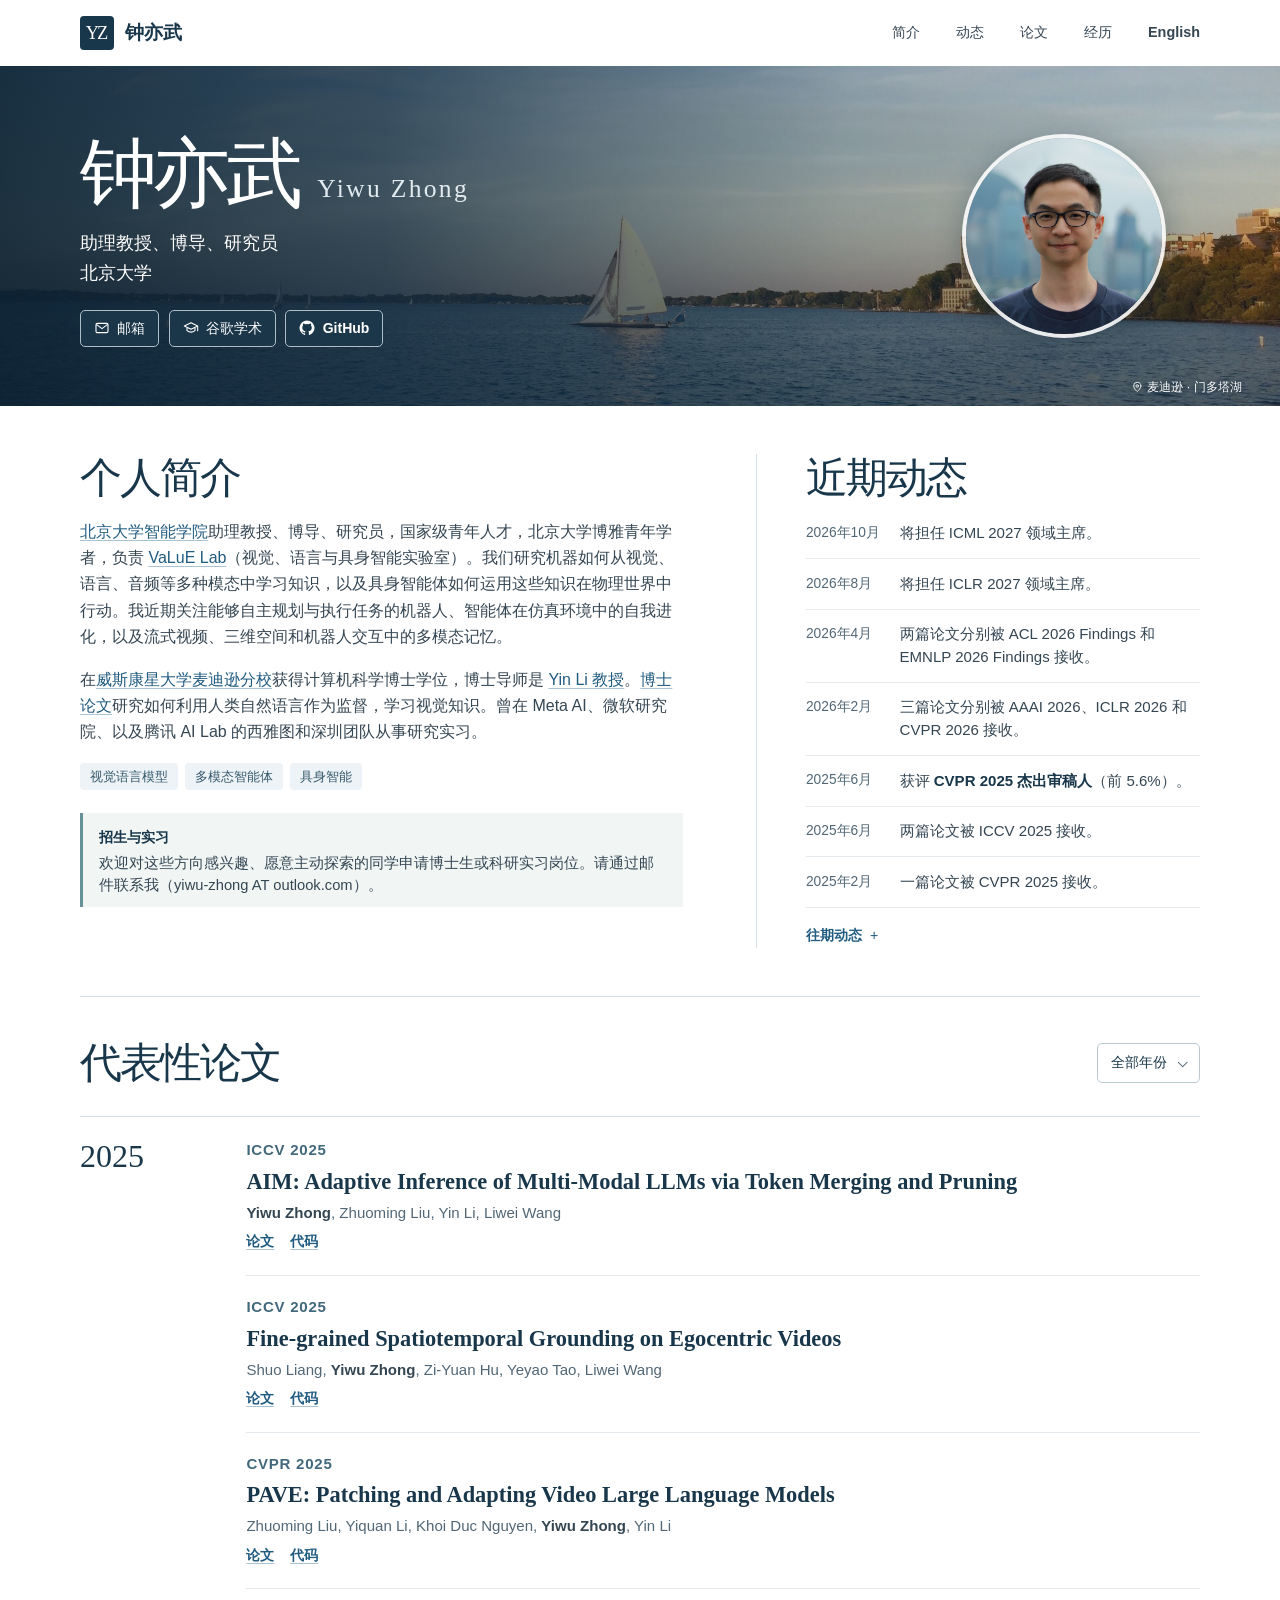
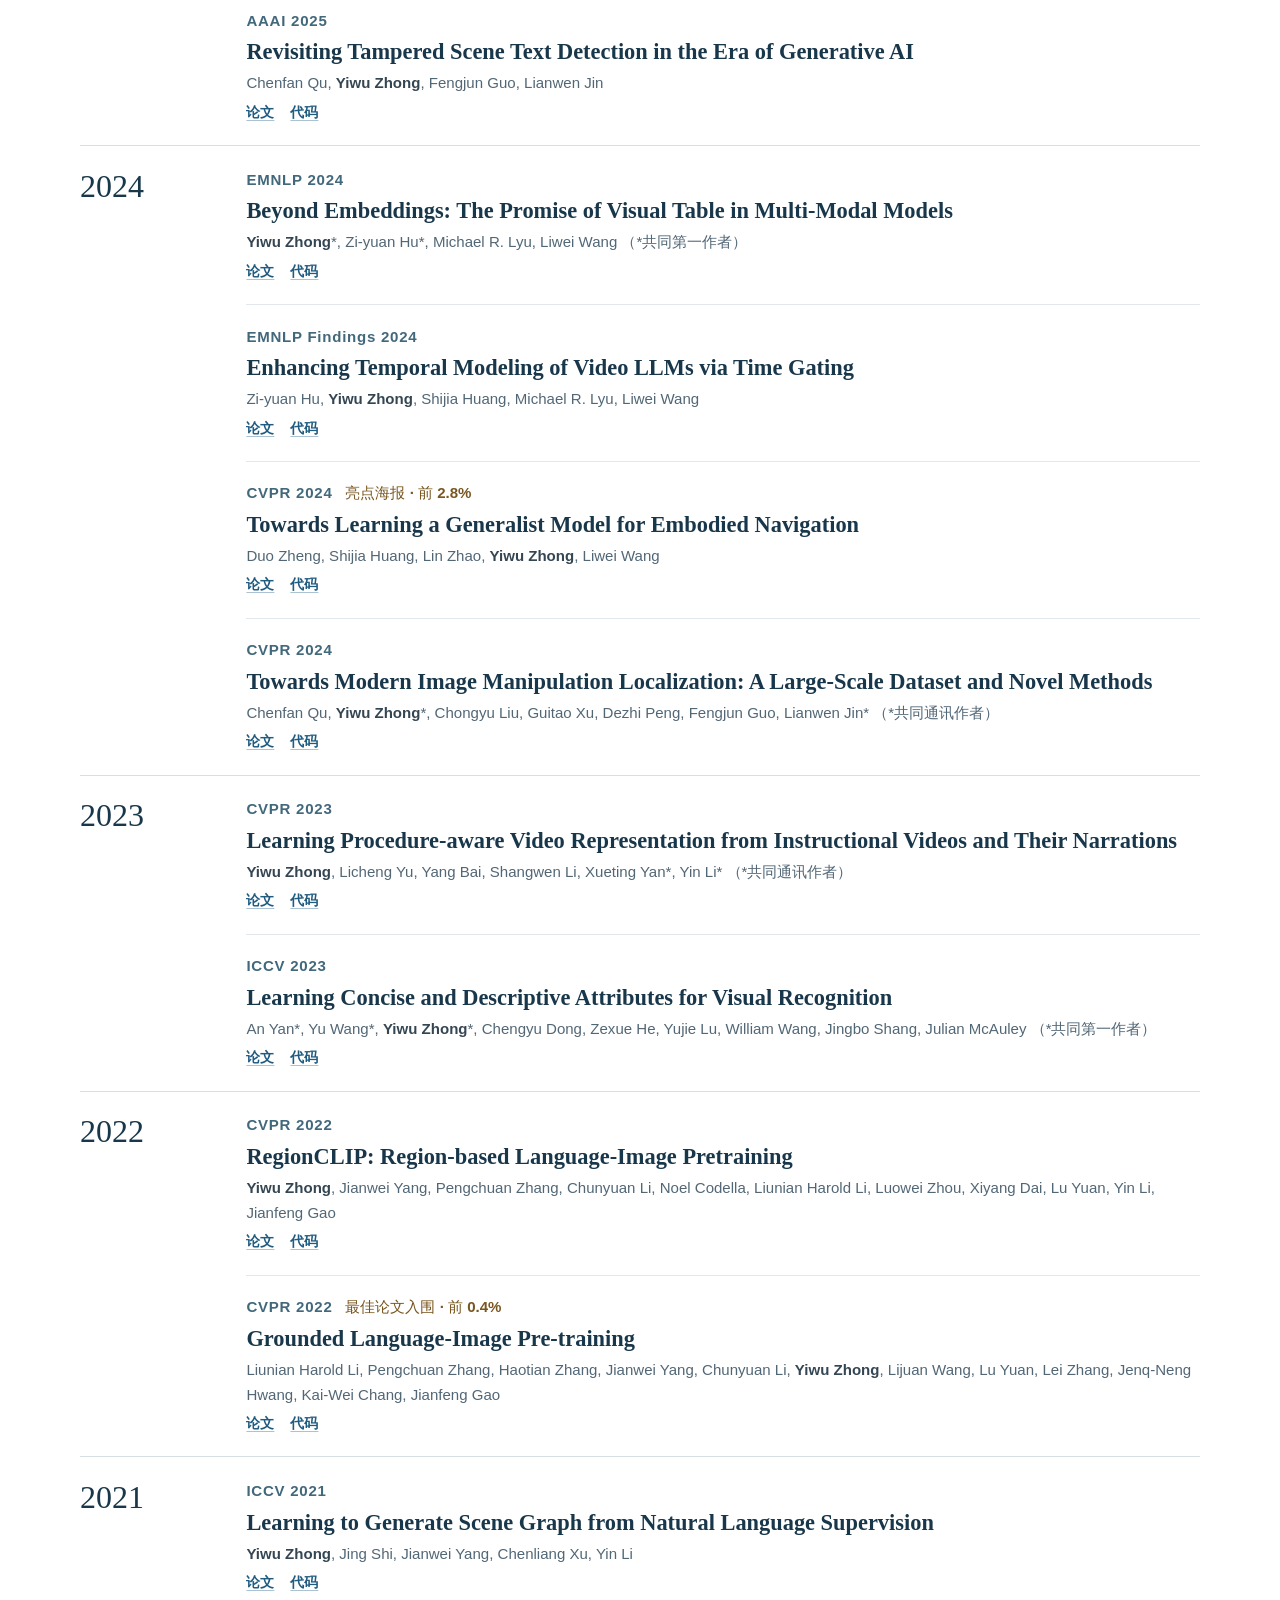
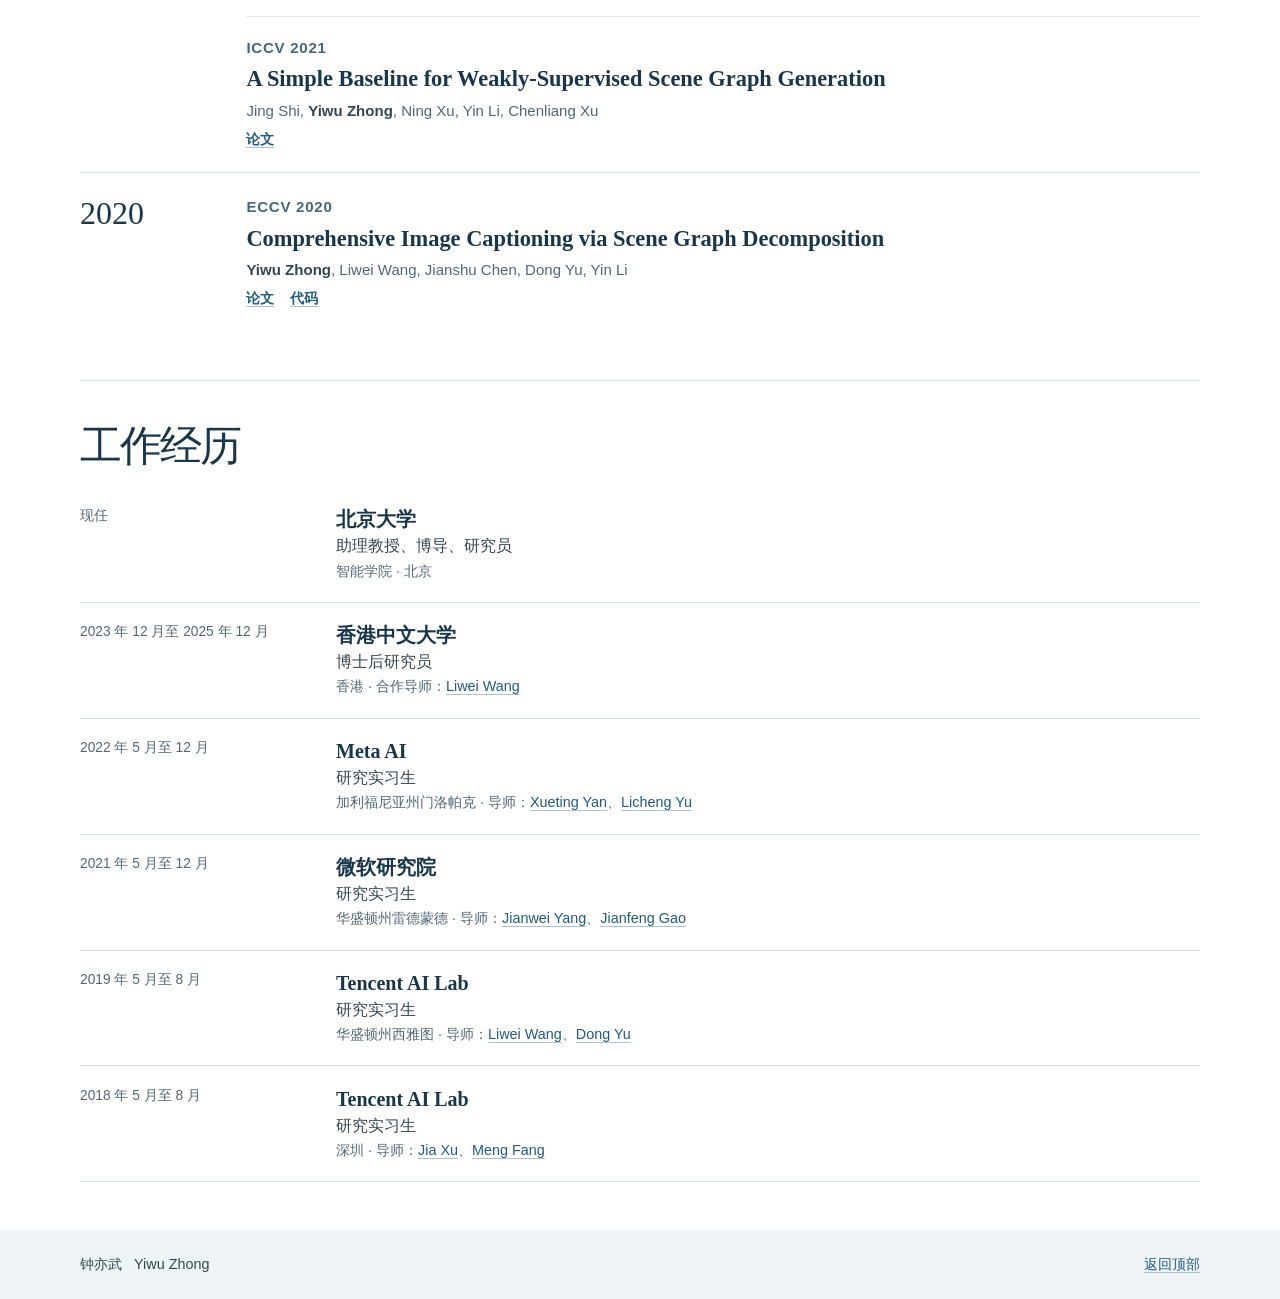
==== zh.html @ 760408de "zh version" ====
<!doctype html>
<html lang="zh-CN">
<head>
  <meta charset="utf-8">
  <meta name="viewport" content="width=device-width, initial-scale=1">
  <meta name="description" content="钟亦武，北京大学助理教授，研究方向包括视觉语言学习、多模态智能体和具身智能。">
  <title>钟亦武 | 北京大学</title>
  <link rel="icon" href="data:image/svg+xml,%3Csvg xmlns='http://www.w3.org/2000/svg' viewBox='0 0 64 64'%3E%3Crect width='64' height='64' rx='8' fill='%2319374b'/%3E%3Ctext x='32' y='43' text-anchor='middle' font-family='Georgia' font-size='34' fill='white'%3EYZ%3C/text%3E%3C/svg%3E">
  <link rel="stylesheet" href="style.css">
  <script src="site.js" defer></script>
</head>
<body id="top">
  <a class="skip" href="#main">跳至正文</a>
  <header class="site-header">
    <div class="wrap header-inner">
      <a class="brand" href="#top"><span class="monogram" aria-hidden="true">YZ</span> 钟亦武</a>
      <nav aria-label="主导航">
        <a href="#about">简介</a>
        <a href="#news">动态</a>
        <a href="#publications">论文</a>
        <a href="#experience">经历</a>
        <a href="index.html" lang="en" hreflang="en">English</a>
      </nav>
    </div>
  </header>
  <main id="main">
    <!-- 个人信息：在下方修改姓名、职称和联系方式。照片与英文页共用 assets/ 目录。 -->
    <section class="hero" aria-labelledby="profile-name">
      <div class="wrap hero-inner">
        <div class="intro">
          <!-- <p class="eyebrow hero-label"><span></span>北京大学</p>-->
          <h1 id="profile-name">钟亦武 <span lang="en">Yiwu Zhong</span></h1>
          <p class="role">助理教授、博导、研究员</p>
          <p class="role">北京大学</p>
          <!-- <p class="affiliation">School of Intelligence Science and Technology</p>-->
          <div class="contact">
            <a href="mailto:yiwu-zhong@outlook.com"><svg viewBox="0 0 24 24" aria-hidden="true"><rect x="3" y="5" width="18" height="14" rx="2"/><path d="m4 7 8 6 8-6"/></svg>邮箱</a>
            <a href="https://scholar.google.com/citations?hl=en&amp;user=irrbH_IAAAAJ"><svg viewBox="0 0 24 24" aria-hidden="true"><path d="m2 9 10-5 10 5-10 5zM6 11v5c4 3 8 3 12 0v-5m4-2v7"/></svg>谷歌学术</a>
            <a href="https://github.com/YiwuZhong"><svg viewBox="0 0 24 24" aria-hidden="true" class="filled"><path d="M12 .8a11.2 11.2 0 0 0-3.54 21.82c.56.1.76-.24.76-.54v-2.08c-3.1.67-3.75-1.32-3.75-1.32-.51-1.3-1.25-1.65-1.25-1.65-1.02-.7.08-.68.08-.68 1.13.08 1.72 1.16 1.72 1.16 1 .1 1.53 1.68 3.23.83.1-.72.39-1.21.71-1.49-2.48-.28-5.09-1.24-5.09-5.53 0-1.22.44-2.22 1.15-3-.11-.29-.5-1.43.11-2.97 0 0 .94-.3 3.08 1.15a10.8 10.8 0 0 1 5.6 0c2.14-1.45 3.08-1.15 3.08-1.15.61 1.54.22 2.68.11 2.97.72.78 1.15 1.78 1.15 3 0 4.3-2.61 5.24-5.1 5.52.4.35.76 1.03.76 2.08v3.16c0 .3.2.65.77.54A11.2 11.2 0 0 0 12 .8z"/></svg>GitHub</a>
          </div>
        </div>
        <img class="portrait" src="assets/yiwu-zhong.jpg" alt="钟亦武" width="210" height="210">
      </div>
      <div class="photo-caption"><svg viewBox="0 0 24 24" aria-hidden="true"><path d="M19 10c0 5-7 11-7 11S5 15 5 10a7 7 0 1 1 14 0z"/><circle cx="12" cy="10" r="2.4"/></svg>麦迪逊 · 门多塔湖</div>
    </section>
    <div class="wrap">
      <div class="overview">
        <!-- 个人简介：可直接修改以下段落、研究方向和招生说明。 -->
        <section id="about" aria-labelledby="about-title">
          <h2 id="about-title">个人简介</h2>
          <p><a href="https://sist.pku.edu.cn/info/1362/3348.htm">北京大学智能学院</a>助理教授、博导、研究员，国家级青年人才，北京大学博雅青年学者，负责 <a href="https://github.com/PKU-VaLuE-Lab">VaLuE Lab</a>（视觉、语言与具身智能实验室）。我们研究机器如何从视觉、语言、音频等多种模态中学习知识，以及具身智能体如何运用这些知识在物理世界中行动。我近期关注能够自主规划与执行任务的机器人、智能体在仿真环境中的自我进化，以及流式视频、三维空间和机器人交互中的多模态记忆。</p>
          <p>在<a href="https://www.wisc.edu/">威斯康星大学麦迪逊分校</a>获得计算机科学博士学位，博士导师是 <a href="https://yinli-vision.github.io/">Yin Li 教授</a>。<a href="https://asset.library.wisc.edu/1711.dl/NDW2GRIYP7CZ68Y/R/file-e1c7b.pdf">博士论文</a>研究如何利用人类自然语言作为监督，学习视觉知识。曾在 Meta AI、微软研究院、以及腾讯 AI Lab 的西雅图和深圳团队从事研究实习。</p>
          <ul class="topics" aria-label="研究方向"><li>视觉语言模型</li><li>多模态智能体</li><li>具身智能</li></ul>
          <aside class="recruit"><strong>招生与实习</strong><p>欢迎对这些方向感兴趣、愿意主动探索的同学申请博士生或科研实习岗位。请通过邮件联系我（yiwu-zhong AT outlook.com）。</p></aside>
        </section>
        <!-- 动态：复制一条 li，修改日期和正文，最新消息放在最前面。 -->
        <section id="news" aria-labelledby="news-title">
          <h2 id="news-title">近期动态</h2>
          <ul class="news-list">
            <li><time datetime="2026-10">2026年10月</time><span>将担任 ICML 2027 领域主席。</span></li>
            <li><time datetime="2026-08">2026年8月</time><span>将担任 ICLR 2027 领域主席。</span></li>
            <li><time datetime="2026-04">2026年4月</time><span>两篇论文分别被 ACL 2026 Findings 和 EMNLP 2026 Findings 接收。</span></li>
            <li><time datetime="2026-02">2026年2月</time><span>三篇论文分别被 AAAI 2026、ICLR 2026 和 CVPR 2026 接收。</span></li>
            <li><time datetime="2025-06">2025年6月</time><span>获评 <strong>CVPR 2025 杰出审稿人</strong>（前 5.6%）。</span></li>
            <li><time datetime="2025-06">2025年6月</time><span>两篇论文被 ICCV 2025 接收。</span></li>
            <li><time datetime="2025-02">2025年2月</time><span>一篇论文被 CVPR 2025 接收。</span></li>
          </ul>
          <details class="archive"><summary>往期动态</summary><ul class="news-list">
            <li><time datetime="2024-10">2024年10月</time><span>两篇论文被 EMNLP 2024 接收。</span></li>
            <li><time datetime="2024-02">2024年2月</time><span>两篇论文被 CVPR 2024 接收。</span></li>
            <li><time datetime="2023-08">2023年8月</time><span>在威斯康星大学麦迪逊分校获得博士学位。感谢导师 Yin Li 教授的指导！</span></li>
            <li><time datetime="2023-07">2023年7月</time><span>一篇论文被 ICCV 2023 接收。</span></li>
            <li><time datetime="2023-03">2023年3月</time><span>获得 <strong>CVPR 2023 博士联盟奖</strong>（前 13%）。</span></li>
            <li><time datetime="2023-03">2023年3月</time><span>一篇论文被 CVPR 2023 接收（<a href="https://arxiv.org/abs/2303.17839">Learning Procedure-Aware Video Representation From Instructional Videos and Their Narrations</a>）。</span></li>
            <li><time datetime="2022-03">2022年3月</time><span>两篇论文被 CVPR 2022 接收（其中一篇为<a href="https://arxiv.org/abs/2112.09106">RegionCLIP: Region-based Language-Image Pretraining</a>）。其中一篇<strong>入围最佳论文</strong>（前 0.4%）。</span></li>
            <li><time datetime="2021-07">2021年7月</time><span>两篇论文被 ICCV 2021 接收（其中一篇为<a href="https://arxiv.org/abs/2109.02227">Learning to Generate Scene Graph from Natural Language Supervision</a>）。</span></li>
            <li><time datetime="2020-07">2020年7月</time><span>一篇论文被 ECCV 2020 接收（<a href="https://arxiv.org/abs/2007.11731">Comprehensive Image Captioning via Scene Graph Decomposition</a>）。</span></li>
          </ul></details>
        </section>
      </div>
      <!-- 论文：在相应年份复制一个 article。新增年份时复制整个 year-group 并修改 h3，年份筛选会自动更新。 -->
      <section class="major" id="publications" aria-labelledby="publications-title">
        <div class="section-head">
          <h2 id="publications-title">代表性论文</h2>
          <label class="year-filter" hidden><span class="sr-only">按年份筛选论文</span>
            <select id="year-filter"><option value="">全部年份</option></select>
          </label>
        </div>
        <section class="year-group"><h3>2025</h3>
          <div class="papers">
            <article class="paper">
              <p class="venue">ICCV 2025</p>
              <h4><a href="https://arxiv.org/abs/2412.03248">AIM: Adaptive Inference of Multi-Modal LLMs via Token Merging and Pruning</a></h4>
              <p class="authors"><strong>Yiwu Zhong</strong>, Zhuoming Liu, Yin Li, Liwei Wang</p>
              <div class="paper-links"><a href="https://arxiv.org/abs/2412.03248">论文</a> <a href="https://github.com/LaVi-Lab/AIM">代码</a></div>
            </article>
            <article class="paper">
              <p class="venue">ICCV 2025</p>
              <h4><a href="https://arxiv.org/abs/2508.00518">Fine-grained Spatiotemporal Grounding on Egocentric Videos</a></h4>
              <p class="authors">Shuo Liang, <strong>Yiwu Zhong</strong>, Zi-Yuan Hu, Yeyao Tao, Liwei Wang</p>
              <div class="paper-links"><a href="https://arxiv.org/abs/2508.00518">论文</a> <a href="https://github.com/LaVi-Lab/EgoMask">代码</a></div>
            </article>
            <article class="paper">
              <p class="venue">CVPR 2025</p>
              <h4><a href="https://arxiv.org/abs/2503.19794">PAVE: Patching and Adapting Video Large Language Models</a></h4>
              <p class="authors">Zhuoming Liu, Yiquan Li, Khoi Duc Nguyen, <strong>Yiwu Zhong</strong>, Yin Li</p>
              <div class="paper-links"><a href="https://arxiv.org/abs/2503.19794">论文</a> <a href="https://github.com/dragonlzm/PAVE">代码</a></div>
            </article>
            <article class="paper">
              <p class="venue">AAAI 2025</p>
              <h4><a href="https://arxiv.org/abs/2407.21422">Revisiting Tampered Scene Text Detection in the Era of Generative AI</a></h4>
              <p class="authors">Chenfan Qu, <strong>Yiwu Zhong</strong>, Fengjun Guo, Lianwen Jin</p>
              <div class="paper-links"><a href="https://arxiv.org/abs/2407.21422">论文</a> <a href="https://github.com/qcf-568/OSTF">代码</a></div>
            </article>
          </div>
        </section>
        <section class="year-group"><h3>2024</h3>
          <div class="papers">
            <article class="paper">
              <p class="venue">EMNLP 2024</p>
              <h4><a href="https://arxiv.org/abs/2403.18252">Beyond Embeddings: The Promise of Visual Table in Multi-Modal Models</a></h4>
              <p class="authors"><strong>Yiwu Zhong</strong>*, Zi-yuan Hu*, Michael R. Lyu, Liwei Wang （*共同第一作者）</p>
              <div class="paper-links"><a href="https://arxiv.org/abs/2403.18252">论文</a> <a href="https://github.com/LaVi-Lab/Visual-Table">代码</a></div>
            </article>
            <article class="paper">
              <p class="venue">EMNLP Findings 2024</p>
              <h4><a href="https://arxiv.org/abs/2410.05714">Enhancing Temporal Modeling of Video LLMs via Time Gating</a></h4>
              <p class="authors">Zi-yuan Hu, <strong>Yiwu Zhong</strong>, Shijia Huang, Michael R. Lyu, Liwei Wang</p>
              <div class="paper-links"><a href="https://arxiv.org/abs/2410.05714">论文</a> <a href="https://github.com/LaVi-Lab/TG-Vid">代码</a></div>
            </article>
            <article class="paper">
              <p class="venue">CVPR 2024 <span class="honor">亮点海报 · 前 2.8%</span></p>
              <h4><a href="https://arxiv.org/abs/2312.02010">Towards Learning a Generalist Model for Embodied Navigation</a></h4>
              <p class="authors">Duo Zheng, Shijia Huang, Lin Zhao, <strong>Yiwu Zhong</strong>, Liwei Wang</p>
              <div class="paper-links"><a href="https://arxiv.org/abs/2312.02010">论文</a> <a href="https://github.com/zd11024/NaviLLM">代码</a></div>
            </article>
            <article class="paper">
              <p class="venue">CVPR 2024</p>
              <h4><a href="https://openaccess.thecvf.com/content/CVPR2024/papers/Qu_Towards_Modern_Image_Manipulation_Localization_A_Large-Scale_Dataset_and_Novel_CVPR_2024_paper.pdf">Towards Modern Image Manipulation Localization: A Large-Scale Dataset and Novel Methods</a></h4>
              <p class="authors">Chenfan Qu, <strong>Yiwu Zhong</strong>*, Chongyu Liu, Guitao Xu, Dezhi Peng, Fengjun Guo, Lianwen Jin* （*共同通讯作者）</p>
              <div class="paper-links"><a href="https://openaccess.thecvf.com/content/CVPR2024/papers/Qu_Towards_Modern_Image_Manipulation_Localization_A_Large-Scale_Dataset_and_Novel_CVPR_2024_paper.pdf">论文</a> <a href="https://github.com/qcf-568/MIML">代码</a></div>
            </article>
          </div>
        </section>
        <section class="year-group"><h3>2023</h3>
          <div class="papers">
            <article class="paper">
              <p class="venue">CVPR 2023</p>
              <h4><a href="https://arxiv.org/abs/2303.17839">Learning Procedure-aware Video Representation from Instructional Videos and Their Narrations</a></h4>
              <p class="authors"><strong>Yiwu Zhong</strong>, Licheng Yu, Yang Bai, Shangwen Li, Xueting Yan*, Yin Li* （*共同通讯作者）</p>
              <div class="paper-links"><a href="https://arxiv.org/abs/2303.17839">论文</a> <a href="https://github.com/facebookresearch/ProcedureVRL">代码</a></div>
            </article>
            <article class="paper">
              <p class="venue">ICCV 2023</p>
              <h4><a href="https://arxiv.org/abs/2308.03685">Learning Concise and Descriptive Attributes for Visual Recognition</a></h4>
              <p class="authors">An Yan*, Yu Wang*, <strong>Yiwu Zhong</strong>*, Chengyu Dong, Zexue He, Yujie Lu, William Wang, Jingbo Shang, Julian McAuley （*共同第一作者）</p>
              <div class="paper-links"><a href="https://arxiv.org/abs/2308.03685">论文</a> <a href="https://github.com/wangyu-ustc/LM4CV">代码</a></div>
            </article>
          </div>
        </section>
        <section class="year-group"><h3>2022</h3>
          <div class="papers">
            <article class="paper">
              <p class="venue">CVPR 2022</p>
              <h4><a href="https://arxiv.org/abs/2112.09106">RegionCLIP: Region-based Language-Image Pretraining</a></h4>
              <p class="authors"><strong>Yiwu Zhong</strong>, Jianwei Yang, Pengchuan Zhang, Chunyuan Li, Noel Codella, Liunian Harold Li, Luowei Zhou, Xiyang Dai, Lu Yuan, Yin Li, Jianfeng Gao</p>
              <div class="paper-links"><a href="https://arxiv.org/abs/2112.09106">论文</a> <a href="https://github.com/microsoft/RegionCLIP">代码</a></div>
            </article>
            <article class="paper">
              <p class="venue">CVPR 2022 <span class="honor">最佳论文入围 · 前 0.4%</span></p>
              <h4><a href="https://arxiv.org/abs/2112.03857">Grounded Language-Image Pre-training</a></h4>
              <p class="authors">Liunian Harold Li, Pengchuan Zhang, Haotian Zhang, Jianwei Yang, Chunyuan Li, <strong>Yiwu Zhong</strong>, Lijuan Wang, Lu Yuan, Lei Zhang, Jenq-Neng Hwang, Kai-Wei Chang, Jianfeng Gao</p>
              <div class="paper-links"><a href="https://arxiv.org/abs/2112.03857">论文</a> <a href="https://github.com/microsoft/GLIP">代码</a></div>
            </article>
          </div>
        </section>
        <section class="year-group"><h3>2021</h3>
          <div class="papers">
            <article class="paper">
              <p class="venue">ICCV 2021</p>
              <h4><a href="https://arxiv.org/abs/2109.02227">Learning to Generate Scene Graph from Natural Language Supervision</a></h4>
              <p class="authors"><strong>Yiwu Zhong</strong>, Jing Shi, Jianwei Yang, Chenliang Xu, Yin Li</p>
              <div class="paper-links"><a href="https://arxiv.org/abs/2109.02227">论文</a> <a href="https://github.com/YiwuZhong/SGG_from_NLS">代码</a></div>
            </article>
            <article class="paper">
              <p class="venue">ICCV 2021</p>
              <h4><a href="https://openaccess.thecvf.com/content/ICCV2021/papers/Shi_A_Simple_Baseline_for_Weakly-Supervised_Scene_Graph_Generation_ICCV_2021_paper.pdf">A Simple Baseline for Weakly-Supervised Scene Graph Generation</a></h4>
              <p class="authors">Jing Shi, <strong>Yiwu Zhong</strong>, Ning Xu, Yin Li, Chenliang Xu</p>
              <div class="paper-links"><a href="https://openaccess.thecvf.com/content/ICCV2021/papers/Shi_A_Simple_Baseline_for_Weakly-Supervised_Scene_Graph_Generation_ICCV_2021_paper.pdf">论文</a></div>
            </article>
          </div>
        </section>
        <section class="year-group"><h3>2020</h3>
          <div class="papers">
            <article class="paper">
              <p class="venue">ECCV 2020</p>
              <h4><a href="https://arxiv.org/abs/2007.11731">Comprehensive Image Captioning via Scene Graph Decomposition</a></h4>
              <p class="authors"><strong>Yiwu Zhong</strong>, Liwei Wang, Jianshu Chen, Dong Yu, Yin Li</p>
              <div class="paper-links"><a href="https://arxiv.org/abs/2007.11731">论文</a> <a href="https://github.com/YiwuZhong/Sub-GC">代码</a></div>
            </article>
          </div>
        </section>
      </section>
      <!-- 经历：每段经历对应一个 article，最近的排在最前面。 -->
      <section class="major" id="experience" aria-labelledby="experience-title">
        <h2 id="experience-title">工作经历</h2>
        <article class="job">
          <span class="dates">现任</span>
          <div><h3>北京大学</h3><p>助理教授、博导、研究员</p><p class="job-detail">智能学院 · 北京</p></div>
        </article>
        <article class="job">
          <span class="dates">2023 年 12 月至 2025 年 12 月</span>
          <div><h3>香港中文大学</h3><p>博士后研究员</p><p class="job-detail">香港 · 合作导师：<a href="https://lwwangcse.github.io/">Liwei Wang</a></p></div>
        </article>
        <article class="job">
          <span class="dates">2022 年 5 月至 12 月</span>
          <div><h3>Meta AI</h3><p>研究实习生</p><p class="job-detail">加利福尼亚州门洛帕克 · 导师：<a href="https://www.linkedin.com/in/xueting-yan-00a939a3/">Xueting Yan</a>、<a href="https://lichengunc.github.io/">Licheng Yu</a></p></div>
        </article>
        <article class="job">
          <span class="dates">2021 年 5 月至 12 月</span>
          <div><h3>微软研究院</h3><p>研究实习生</p><p class="job-detail">华盛顿州雷德蒙德 · 导师：<a href="https://jwyang.github.io/">Jianwei Yang</a>、<a href="https://www.microsoft.com/en-us/research/people/jfgao/">Jianfeng Gao</a></p></div>
        </article>
        <article class="job">
          <span class="dates">2019 年 5 月至 8 月</span>
          <div><h3>Tencent AI Lab</h3><p>研究实习生</p><p class="job-detail">华盛顿州西雅图 · 导师：<a href="https://lwwangcse.github.io/">Liwei Wang</a>、<a href="https://scholar.google.com/citations?user=tMY31_gAAAAJ">Dong Yu</a></p></div>
        </article>
        <article class="job">
          <span class="dates">2018 年 5 月至 8 月</span>
          <div><h3>Tencent AI Lab</h3><p>研究实习生</p><p class="job-detail">深圳 · 导师：<a href="https://pages.cs.wisc.edu/~jiaxu/">Jia Xu</a>、<a href="https://mengfn.github.io/">Meng Fang</a></p></div>
        </article>
      </section>
    </div>
  </main>
  <footer><div class="wrap"><span>钟亦武 <span lang="en">Yiwu Zhong</span></span><a href="#top">返回顶部</a></div></footer>
</body>
</html>
---- style.css ----
/* Site-wide palette, typography, and page width. */
:root {
  --ink: #19374b;
  --body: #354653;
  --link: #205b80;
  --line: #d5dfe4;
  --muted: #526776;
  --serif: "Baskervville", "Iowan Old Style", "Palatino Linotype", Georgia, serif;
  --sans: "Inter", -apple-system, BlinkMacSystemFont, "Segoe UI", Arial, sans-serif;
}
* { box-sizing: border-box; }
html { scroll-padding-top: 1.5rem; }
body { margin: 0; font: 1rem/1.65 var(--sans); color: var(--body); background: #fff; }
a { color: var(--link); text-underline-offset: .19em; text-decoration-color: #aac2d1; }
a:hover { text-decoration-color: currentColor; }
a:focus-visible, summary:focus-visible, select:focus-visible { outline: 3px solid #c07634; outline-offset: 4px; }
.wrap { width: min(1120px, 88%); margin-inline: auto; }
h1, h2, h3, h4, p { margin: 0; }
h1, h2, h3, h4 { color: var(--ink); }
h2 { font: 400 clamp(2rem, 3.3vw, 2.7rem)/1.15 var(--serif); letter-spacing: -.045em; }
.skip, .sr-only { position: absolute; width: 1px; height: 1px; overflow: hidden; clip-path: inset(50%); }
.skip:focus { clip-path: none; width: auto; height: auto; padding: .5rem 1rem; z-index: 2; background: white; }
[hidden] { display: none !important; }

/* Page navigation and the original Lake Mendota cover photograph. */
.header-inner, nav, .brand, .contact, .contact a, .section-head, footer .wrap { display: flex; align-items: center; }
.header-inner, .section-head, footer .wrap { justify-content: space-between; }
.header-inner { min-height: 66px; gap: 1.5rem; }
.brand { gap: .7rem; color: var(--ink); text-decoration: none; white-space: nowrap; font: 600 1.2rem/1 var(--serif); }
.monogram { display: grid; place-items: center; width: 34px; height: 34px; border-radius: 4px; font: 1.15rem var(--serif); letter-spacing: -.1em; padding-right: .1em; background: var(--ink); color: white; }
nav { gap: clamp(1rem, 3vw, 2.25rem); }
nav a { font-size: .9rem; font-weight: 550; color: var(--body); text-decoration: none; padding-block: .45rem; }
nav a:hover, footer a:hover { text-decoration: underline; }
.hero { position: relative; color: white; isolation: isolate; background: #233f56 url("assets/lake-mendota.jpg") center 58% / cover no-repeat; }
.hero::before { content: ""; position: absolute; inset: 0; z-index: -1; background: linear-gradient(90deg, rgb(12 34 51 / .91) 0%, rgb(16 42 63 / .8) 30%, rgb(21 50 70 / .38) 66%, rgb(18 45 64 / .19) 100%), linear-gradient(0deg, rgb(10 31 50 / .42), transparent 58%); }
.hero-inner { min-height: 340px; display: flex; justify-content: space-between; align-items: center; gap: 2rem; padding-block: 3.4rem; }
.eyebrow { text-transform: uppercase; letter-spacing: .19em; font-size: .76rem; font-weight: 650; }
.hero-label { display: flex; align-items: center; gap: .7rem; color: #e8f2f6; }
.hero-label span { width: 26px; height: 2px; background: #c4d7dd; }
h1 { color: white; font: 400 clamp(3.5rem, 6vw, 5.25rem)/1.12 var(--serif); letter-spacing: -.055em; margin: .45rem 0 .6rem; }
h1 span { display: inline-block; font: 400 clamp(1.25rem, 2vw, 1.65rem)/1.3 "Noto Serif CJK SC", "Songti SC", serif; letter-spacing: .09em; color: #e1ebef; vertical-align: .13em; padding-left: .25rem; }
.role { font-size: 1.15rem; font-weight: 550; }
.affiliation { color: #ecf2f5; font-size: .98rem; }
.contact { gap: .6rem; flex-wrap: wrap; margin-top: 1.3rem; }
.contact a { gap: .47rem; padding: .38rem .8rem; border: 1px solid #afbdc8; border-radius: 5px; background: #1c384bd9; color: white; font-size: .875rem; font-weight: 550; text-decoration: none; }
.contact a:hover { background: #fff; color: var(--ink); }
svg { width: 1rem; height: 1rem; fill: none; stroke: currentColor; stroke-width: 1.65; stroke-linecap: round; stroke-linejoin: round; }
svg.filled { fill: currentColor; stroke: none; }
.portrait { width: clamp(165px, 16vw, 205px); height: auto; aspect-ratio: 1; object-fit: cover; border-radius: 50%; border: 4px solid #ffffffdf; box-shadow: 0 7px 28px #132d3f55; margin-right: 3%; }
.photo-caption { position: absolute; bottom: .55rem; right: max(1rem, 3%); font-size: .76rem; color: #fff; display: flex; align-items: center; gap: .25rem; text-shadow: 0 1px 4px #14283a; }
.photo-caption svg { width: .78rem; }

/* Biography and chronological news. */
.overview { display: grid; grid-template-columns: minmax(0, 1.36fr) minmax(0, 1fr); gap: clamp(2rem, 5.7vw, 5.5rem); padding: 3rem 0; }
#about > p { margin-top: 1rem; }
#news { border-left: 1px solid var(--line); padding-left: clamp(1.5rem, 3.8vw, 3.4rem); }
.topics, .news-list { list-style: none; padding: 0; }
.topics { display: flex; gap: .45rem; flex-wrap: wrap; margin: 1.1rem 0 1.4rem; }
.topics li { padding: .17rem .62rem; background: #edf3f6; color: #355a6d; font-size: .82rem; border-radius: 4px; }
.recruit { border-left: 3px solid #649296; background: #f1f6f5; padding: .7rem 1rem; }
.recruit strong { font-size: .9rem; color: var(--ink); }
.recruit p { font-size: .92rem; line-height: 1.5; margin-top: .1rem; }
.news-list { margin: .35rem 0 0; }
.news-list li { display: grid; grid-template-columns: 5.2rem 1fr; gap: .65rem; padding: .86rem 0; border-bottom: 1px solid #e4eaed; font-size: .94rem; line-height: 1.48; }
.news-list strong { color: var(--ink); font-weight: 600; }
.news-list time, .dates { font-size: .86rem; color: var(--muted); font-variant-numeric: tabular-nums; }
.news-list time { padding-top: .06rem; }
.archive summary { display: inline-flex; align-items: baseline; gap: .5rem; cursor: pointer; color: var(--link); font-size: .89rem; font-weight: 600; margin-top: 1rem; }
.archive summary::after { content: "+"; font-weight: 400; }
.archive summary::-webkit-details-marker { display: none; }
.archive[open] summary::after { content: "−"; }

/* Publication entries and experience. */
.major { border-top: 1px solid var(--line); padding: 2.6rem 0 3rem; }
.section-head { gap: 1rem; margin-bottom: 1.75rem; }
.year-filter { position: relative; }
.year-filter::after { content: ""; width: .4rem; height: .4rem; border: solid var(--muted); border-width: 0 1.5px 1.5px 0; transform: rotate(45deg); position: absolute; right: .85rem; top: 39%; pointer-events: none; }
select { border: 1px solid #bac9d1; border-radius: 5px; background: white; color: var(--ink); font: inherit; font-size: .9rem; padding: .45rem 2rem .45rem .8rem; appearance: none; }
.year-group { display: grid; grid-template-columns: clamp(5rem, 13vw, 10.5rem) 1fr; padding-top: 1.35rem; border-top: 1px solid var(--line); }
.year-group > h3 { font: 400 2rem/1.15 var(--serif); }
.paper { padding: 0 0 1.3rem; margin-bottom: 1.2rem; border-bottom: 1px solid #e1e7ea; }
.paper:last-child { border: 0; margin: 0; }
.venue { color: #42687c; font-size: .94rem; font-weight: 700; letter-spacing: .05em; }
.honor { color: #79561f; margin-left: .5rem; font-weight: 550; letter-spacing: 0; }
.paper h4 { font: 600 clamp(1.15rem, 2vw, 1.4rem)/1.35 var(--serif); margin: .24rem 0; }
.paper h4 a { color: var(--ink); text-decoration: none; }
.paper h4 a:hover { text-decoration: underline; }
.authors { font-size: .94rem; color: var(--muted); }
.authors strong { font-weight: 650; color: var(--body); }
.paper-links { display: flex; gap: 1rem; margin-top: .35rem; font-size: .86rem; font-weight: 600; }
.job { display: grid; grid-template-columns: clamp(9.5rem, 19vw, 15rem) 1fr; gap: 1rem; padding: 1.15rem 0; border-bottom: 1px solid var(--line); }
#experience h2 { margin-bottom: 1rem; }
.job h3 { font: 600 1.25rem/1.4 var(--serif); }
.job-detail { color: var(--muted); font-size: .9rem; }
footer { background: #eef3f5; }
footer .wrap { padding-block: 1.4rem; font-size: .9rem; }
footer span span { margin-left: .5rem; }

@media (max-width: 800px) {
  .overview { grid-template-columns: 1fr; gap: 2.3rem; }
  #news { border: 0; padding-left: 0; }
  .hero-inner { min-height: 315px; }
  .portrait { width: 145px; margin-right: 0; }
}
@media (max-width: 600px) {
  .wrap { width: 90%; }
  .header-inner { display: block; padding: .7rem 0 .35rem; }
  nav { justify-content: space-between; gap: .5rem; margin-top: .3rem; }
  nav a { font-size: .86rem; }
  .hero-inner { flex-direction: column-reverse; align-items: flex-start; gap: 1rem; padding: 1.8rem 0 2.7rem; }
  .portrait { width: 90px; border-width: 2px; }
  .hero { background-position: 57% 55%; }
  .hero::before { background: linear-gradient(90deg, #102e43e8, #102d44a3 70%, #102d4466); }
  h1 { font-size: clamp(2.9rem, 11vw, 3.8rem); }
  h1 span { font-size: 1.1rem; }
  .role { font-size: 1.06rem; }
  .contact { gap: .4rem; }
  .contact a { padding: .36rem .58rem; }
  .overview, .major { padding-block: 2rem; }
  .year-group, .job { display: block; }
  .year-group > h3 { margin-bottom: 1rem; font-size: 1.6rem; }
  .news-list li { grid-template-columns: 4.8rem 1fr; }
  .dates { display: block; margin-bottom: .35rem; }
}
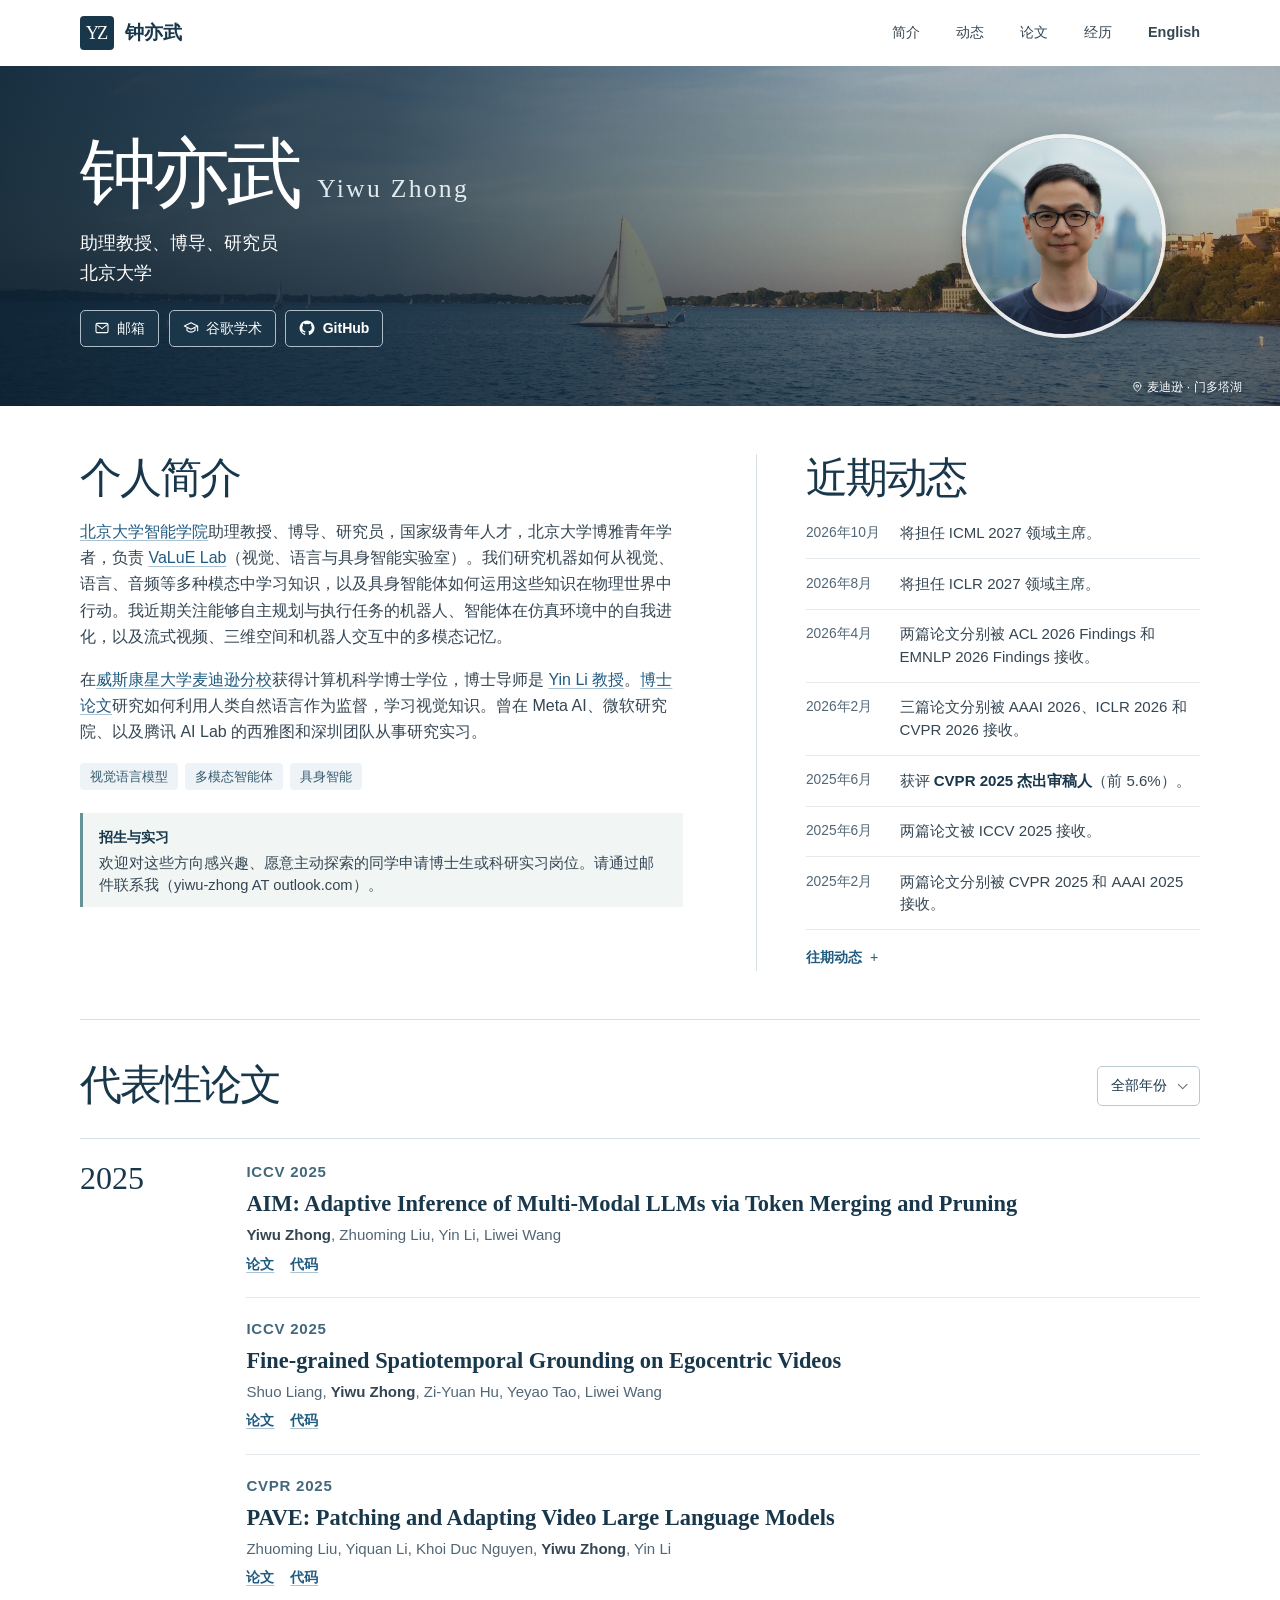
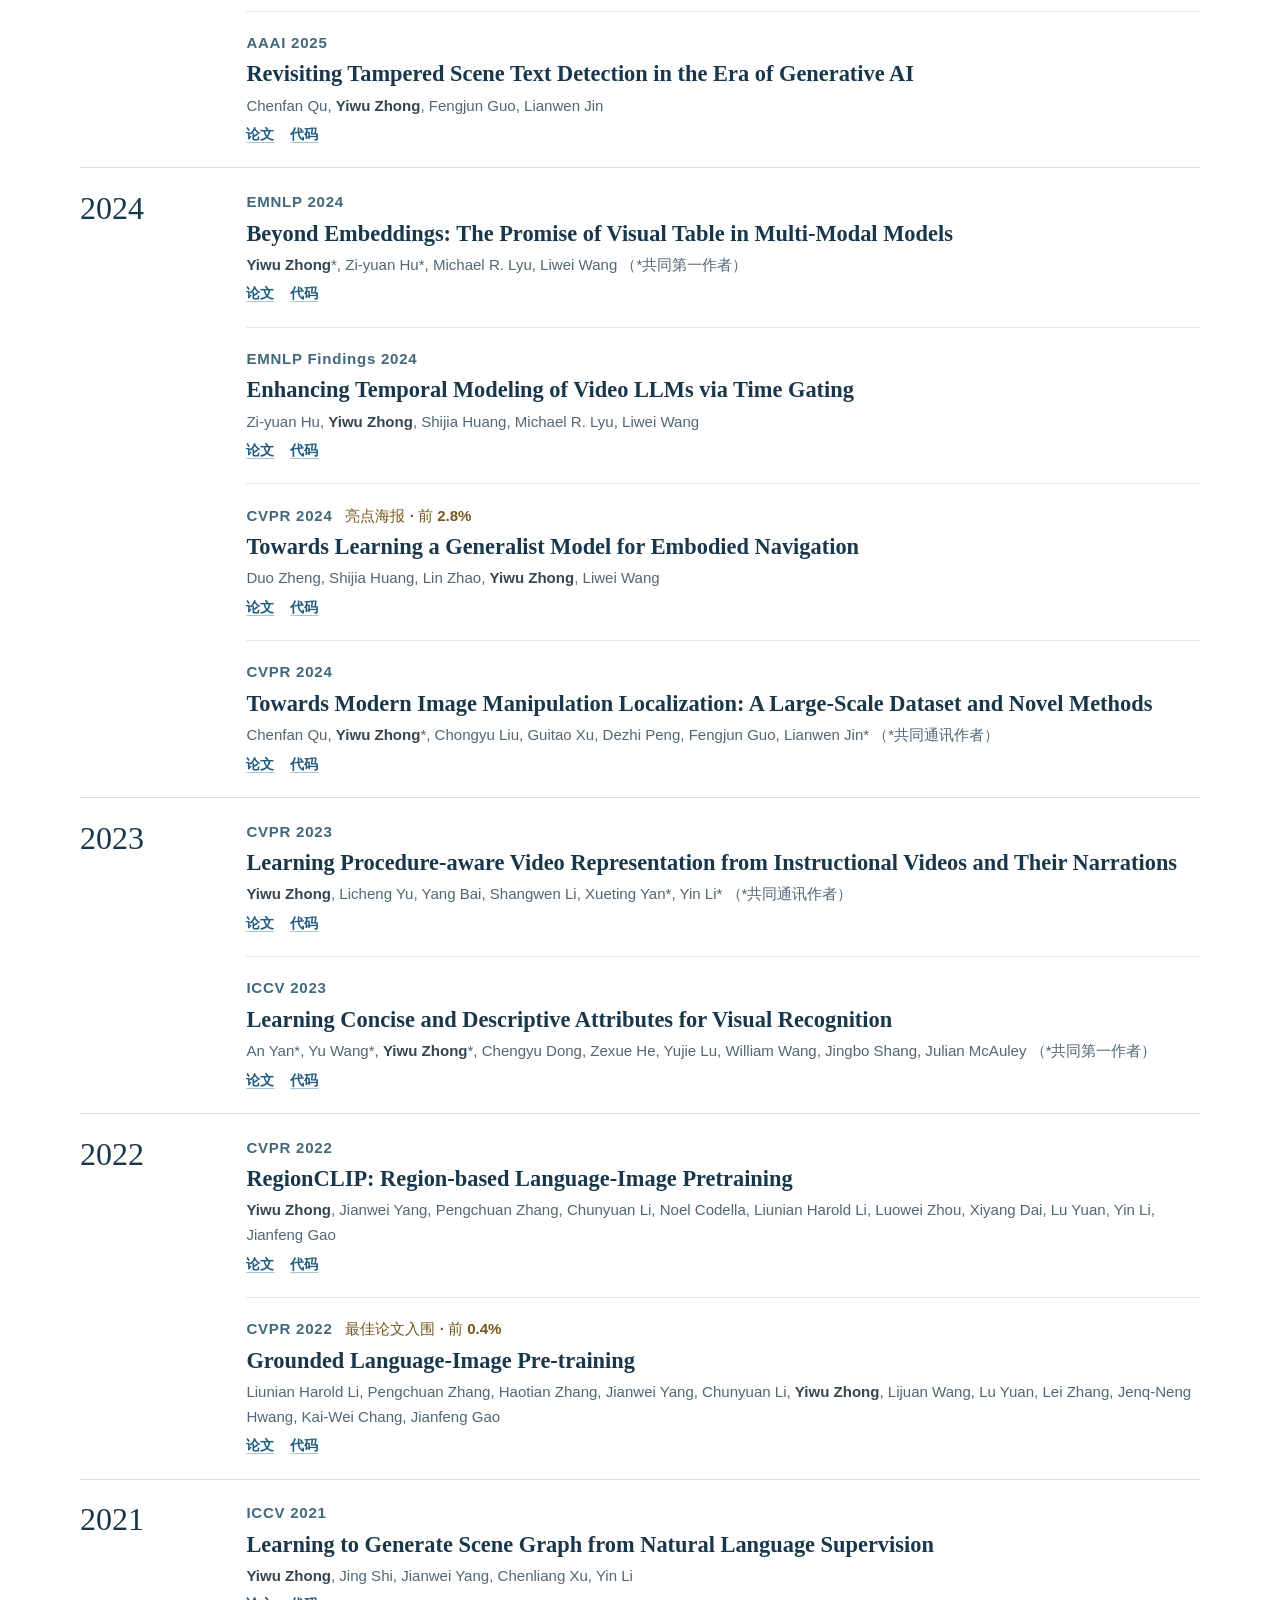
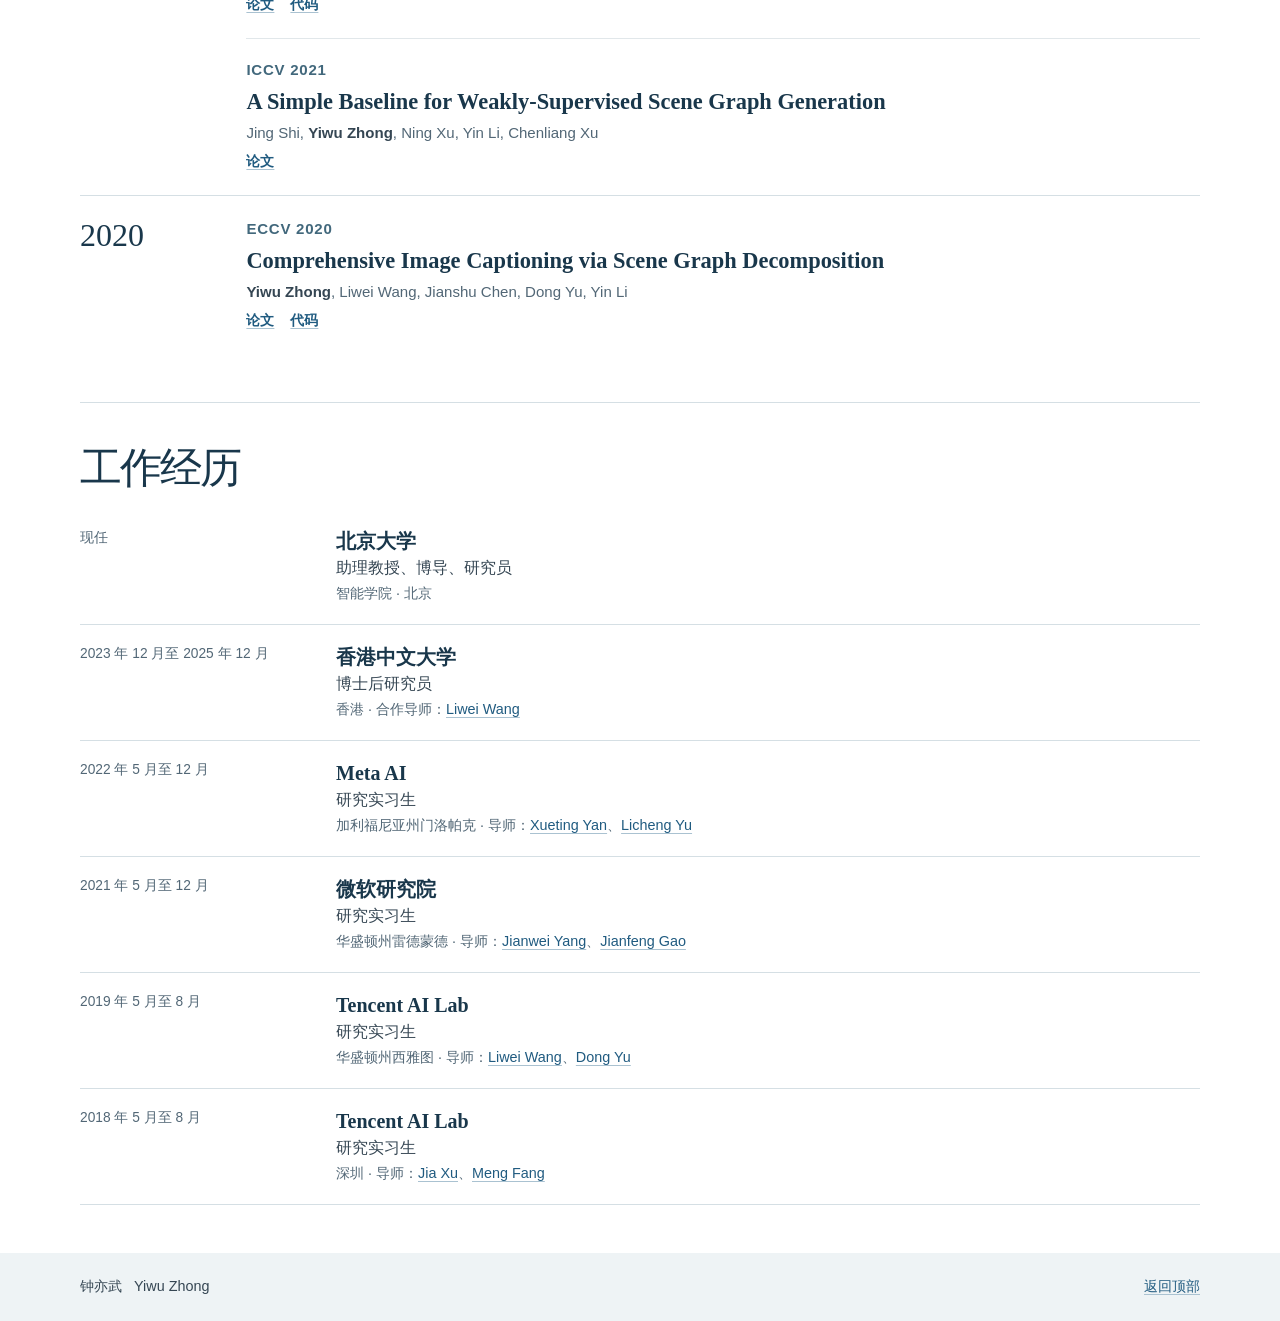
==== commit f3e2719e: "corrected" ====
--- a/zh.html
+++ b/zh.html
@@ -63,7 +63,7 @@
             <li><time datetime="2026-02">2026年2月</time><span>三篇论文分别被 AAAI 2026、ICLR 2026 和 CVPR 2026 接收。</span></li>
             <li><time datetime="2025-06">2025年6月</time><span>获评 <strong>CVPR 2025 杰出审稿人</strong>（前 5.6%）。</span></li>
             <li><time datetime="2025-06">2025年6月</time><span>两篇论文被 ICCV 2025 接收。</span></li>
-            <li><time datetime="2025-02">2025年2月</time><span>一篇论文被 CVPR 2025 接收。</span></li>
+            <li><time datetime="2025-02">2025年2月</time><span>两篇论文分别被 CVPR 2025 和 AAAI 2025 接收。</span></li>
           </ul>
           <details class="archive"><summary>往期动态</summary><ul class="news-list">
             <li><time datetime="2024-10">2024年10月</time><span>两篇论文被 EMNLP 2024 接收。</span></li>
